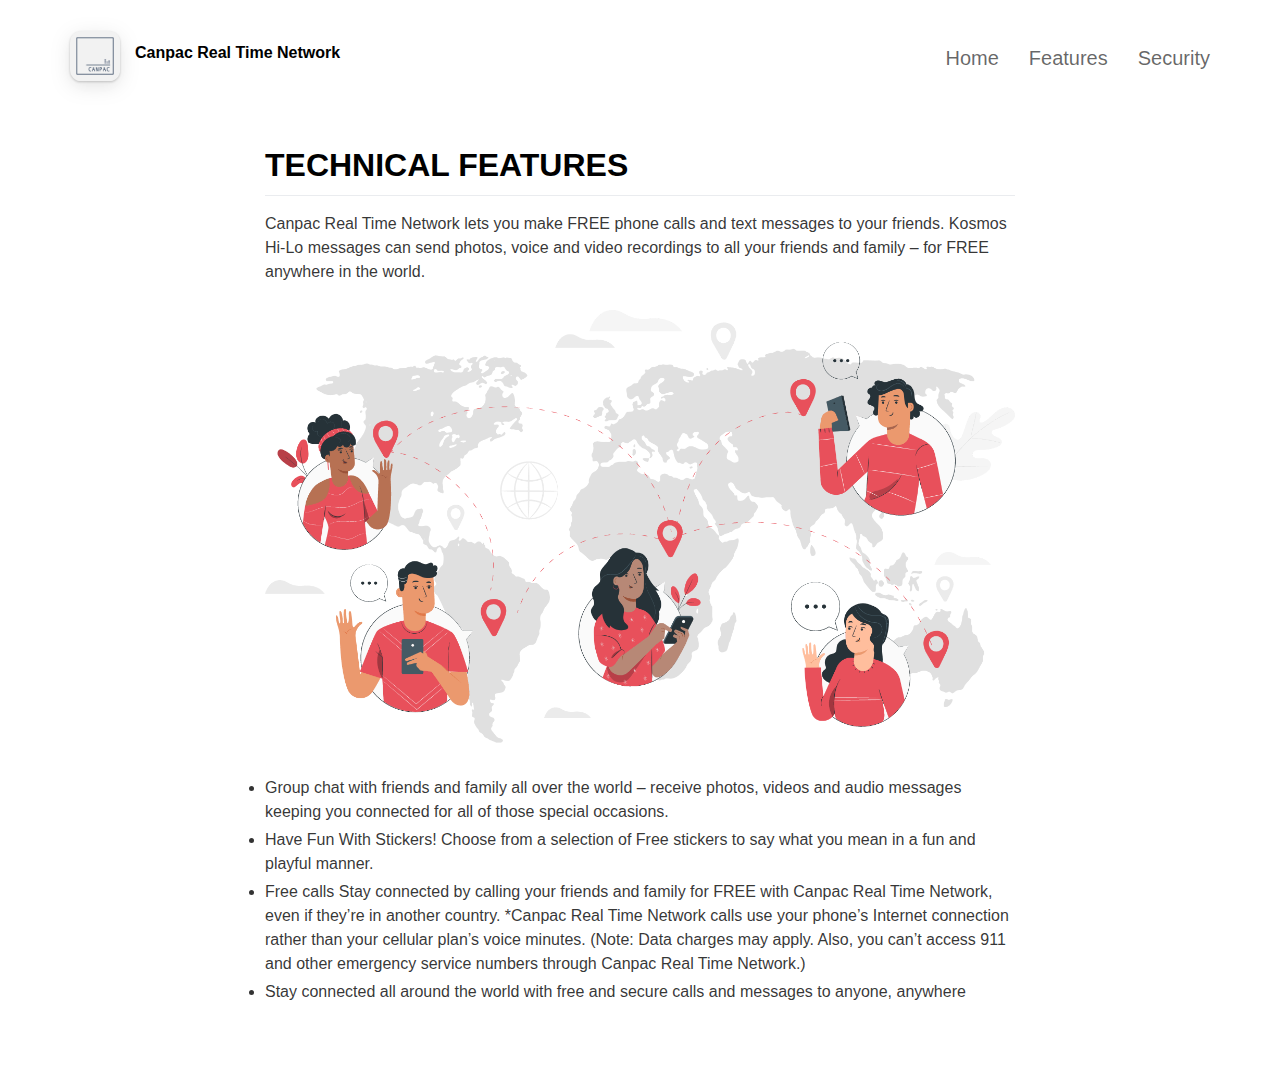
==== features/index.html @ 2bf8ddeb "refresh" ====
<!DOCTYPE html>
<html lang="en-us">

<head>
	<meta charset="utf-8">
	<meta http-equiv="x-ua-compatible" content="ie=edge">
	<meta name="viewport" content="width=device-width, initial-scale=1.0">
	<base target="_blank">

	<title class="pageTitle">Canpac Realtime Network</title>
	<meta name="description" content="">

	<link rel="shortcut icon" href="/assets/appicon.png">

	<!-- Smart App Banner -->
	
		<meta name="apple-itunes-app" content="app-id=1593753390">
	

	<link rel="stylesheet" href="https://use.fontawesome.com/releases/v5.6.3/css/all.css" integrity="sha384-UHRtZLI+pbxtHCWp1t77Bi1L4ZtiqrqD80Kn4Z8NTSRyMA2Fd33n5dQ8lWUE00s/" crossorigin="anonymous">
	<link rel="stylesheet" href="/main.css">
</head>

<body class="subPageBody">
    <div class="headerBackground subPageHeaderBackground">
        <div class="container subPageContainer">
        <header>
  <div class="logo">
    <div class="appIconShadow">
      <svg width="0" height="0">
        <defs>
          <clipPath id="shape">
            <path
              id="shape"
              class="cls-1"
              d="M6181.23,233.709v-1.792c0-.5-0.02-1-0.02-1.523a24.257,24.257,0,0,0-.28-3.3,11.207,11.207,0,0,0-1.04-3.132,10.683,10.683,0,0,0-1.95-2.679,10.384,10.384,0,0,0-2.68-1.943,10.806,10.806,0,0,0-3.13-1.038,19.588,19.588,0,0,0-3.3-.285c-0.5-.017-1-0.017-1.52-0.017h-22.39c-0.51,0-1.01.017-1.53,0.017a24.041,24.041,0,0,0-3.3.285,11.009,11.009,0,0,0-3.13,1.038,10.491,10.491,0,0,0-4.62,4.622,10.893,10.893,0,0,0-1.04,3.132,19.2,19.2,0,0,0-.28,3.3c-0.02.5-.02,1-0.02,1.523v22.392c0,0.5.02,1,.02,1.524a24.257,24.257,0,0,0,.28,3.3,10.9,10.9,0,0,0,1.04,3.132,10.491,10.491,0,0,0,4.62,4.622,11.04,11.04,0,0,0,3.13,1.038,19.891,19.891,0,0,0,3.3.285c0.51,0.017,1.01.017,1.53,0.017h22.39c0.5,0,1-.017,1.52-0.017a24.221,24.221,0,0,0,3.3-.285,10.836,10.836,0,0,0,3.13-1.038,10.408,10.408,0,0,0,2.68-1.943,10.683,10.683,0,0,0,1.95-2.679,11.217,11.217,0,0,0,1.04-3.132,20.257,20.257,0,0,0,.28-3.3c0.02-.5.02-1,0.02-1.524v-20.6h0Z"
              transform="translate(-6131 -218)"
            />
          </clipPath>
        </defs>
      </svg>
      
      <a href="../" target="_self"
        ><img class="headerIcon" src="/assets/appicon.png"
      /></a>
      
      <div class="divider"></div>
    </div>
    <p class="headerName">Canpac Real Time Network</p>
  </div>
  <nav class="scroll">
    <ul>
      <li><a href="/" target="_self">Home</a></li>
       
      <li>
        <a href="/features/" target="_self"
          >Features</a
        >
      </li>
          
      <li>
        <a href="/security/" target="_self"
          >Security</a
        >
      </li>
        
    </ul>
  </nav>
</header>

            <article class="page markdown-body">
                <h1>TECHNICAL FEATURES</h1>
<p>Canpac Real Time Network lets you make FREE phone calls and text messages to your friends. Kosmos Hi-Lo messages can send photos, voice and video recordings to all your friends and family – for FREE anywhere in the world.</p>
<p><img src="/assets/feat.png" /></p>

<li>
Group chat with friends and family all over the world – receive photos, videos and audio messages keeping you connected for all of those special occasions.</li>
<li>Have Fun With Stickers!
Choose from a selection of Free stickers to say what you mean in a fun and playful manner.</li>
<li>Free calls
Stay connected by calling your friends and family for FREE with Canpac Real Time Network, even if they’re in another country. *Canpac Real Time Network calls use your phone’s Internet connection rather than your cellular plan’s voice minutes. (Note: Data charges may apply. Also, you can’t access 911 and other emergency service numbers through Canpac Real Time Network.)</li>
<li>
Stay connected all around the world with free and secure calls and messages to anyone, anywhere
</li>

            </article>
        </div>
        <script src="https://ajax.googleapis.com/ajax/libs/jquery/3.1.0/jquery.min.js"></script>



<script>

$(function() {

    var apiURL = "https://itunes.apple.com/lookup?id=1593753390&country=us&callback=?";

    $.getJSON(apiURL, function(json) {

        if (json.results && json.results.length) {

            console.info("Image strings loaded from Apple API.");
            var appInfo = json.results[0];

            // Set favicon
            $('link[rel="shortcut icon"]').attr("href", appInfo.artworkUrl512);

            // Set page title using the iOS app ID if it is not set manually in _config.yml
            var $pageTitle = $(".pageTitle");
            if ($.trim($($pageTitle).text()).length == 0) {
                $($pageTitle).html(appInfo.trackName);
            }

            // Set large app icon using the iOS app ID if it is not set manually in _config.yml
            var $appIconLarge = $(".appIconLarge");
            if (!$appIconLarge.attr('src')) {
                $($appIconLarge).attr("src", appInfo.artworkUrl512);
            }

            // Set header app icon using the iOS app ID if it is not set manually in _config.yml
            var $appIconHeader = $(".headerIcon");
            if (!$appIconHeader.attr('src')) {
                $($appIconHeader).attr("src", appInfo.artworkUrl512);
            }

            // Set app name using the iOS app ID if it is not set manually in _config.yml
            var $appName = $(".appName");
            if ($.trim($($appName).text()).length == 0) {
                $($appName).html(appInfo.trackName);
            }

            // Set the name displayed in the header if it is not set manually in _config.yml
            var $headerName = $(".headerName");
            if ($.trim($($headerName).text()).length == 0) {
                $($headerName).html(appInfo.trackName);
            }

            // Set price using the iOS app ID if it is not set manually in _config.yml
            var $appPrice = $(".appPrice");
            if ($.trim($($appPrice).text()).length == 0) {
                $($appPrice).html(appInfo.formattedPrice);
            }

            // Set App Store link using the iOS app ID if it is not set manually in _config.yml
            var $appStoreLink = $(".appStoreLink");
            if ($.trim($appStoreLink.attr('href')).length == 0) {
                $($appStoreLink).attr("href", appInfo.trackViewUrl);
            }

            console.info(appInfo);

        }
    });  
});

</script>


    </div>
</body>

</html>
---- main.css ----
html{font-size:62.5%;font-family:-apple-system,BlinkMacSystemFont,"Segoe UI",Roboto,Helvetica,Arial,sans-serif,"Apple Color Emoji","Segoe UI Emoji","Segoe UI Symbol";line-height:1}body{font-size:2rem;background-color:#fff}.subPageBody{background-color:#fff}h1{font-size:3rem}h2{font-size:2rem}h3{font-size:2rem}p{font-size:16px;padding-bottom:1rem;line-height:1.5;color:rgba(0,0,0,0.8)}body{-webkit-font-smoothing:antialiased;-moz-osx-font-smoothing:grayscale;background-color:#fff}a:link,a:hover,a:visited,a:active{color:#1d63ea;text-decoration:none}*,*::before,*::after{-webkit-box-sizing:border-box;-moz-box-sizing:border-box;box-sizing:border-box;margin:0;padding:0}.imageWrapper{height:714px;background:linear-gradient(rgba(54,59,61,0.3), rgba(54,59,61,0.3)),url("assets/bg.jpeg");background-repeat:no-repeat;background-size:cover;background-position:top;border-radius:0px 0px 40px 40px}.headerBackground{height:115px;background-color:rgba(0,0,0,0.1)}@media only screen and (max-width: 768px){.headerBackground{height:80px}}.subPageHeaderBackground{background-color:#fff}.container{display:grid;margin:auto;max-width:1170px;padding-left:15px;padding-right:15px;grid-template-columns:repeat(12, 1fr);grid-template-rows:115px 876px auto auto;grid-column-gap:30px;grid-template-areas:"h h h h h h h h h h h h" "p p p p p i i i i i i i" "e e e e e e e e e e e e" "c c c c c c c c c c c c" "f f f f f f f f f f f f"}.subPageContainer{grid-template-rows:115px auto auto auto;background-color:#fff}@media only screen and (max-width: 768px){.container{grid-template-rows:80px 811px auto auto}}@media only screen and (max-width: 992px){.container{grid-column-gap:0px;grid-template-columns:1;grid-template-rows:115px auto auto auto auto;grid-template-areas:"h h h h h h h h h h h h" "i i i i i i i i i i i i" "p p p p p p p p p p p p" "e e e e e e e e e e e e" "c c c c c c c c c c c c" "f f f f f f f f f f f f"}}.page{margin-top:30px;margin-bottom:70px;grid-column:3/11}@media only screen and (max-width: 768px){.page{margin-top:30px;margin-bottom:70px;grid-column:1/-1}}header{grid-area:h;display:flex;margin-right:-15px}.logo{display:flex;justify-content:flex-start;align-items:center;height:115px;margin-right:30px}.logo>p{color:#fff;white-space:nowrap;display:flex;font-weight:bold;margin-left:15px}@media only screen and (max-width: 768px){.logo{height:80px;margin-right:0px}.logo>p{display:none}}.headerIcon{width:50px;height:50px;-webkit-clip-path:url(#shape);clip-path:url(#shape)}@media only screen and (max-width: 768px){.divider{position:relative;min-width:1px;max-width:1px;background-color:rgba(127,127,127,0.2);display:inline-block;margin-left:15px}}.scroll{display:flex;width:100%;align-items:center;justify-content:flex-end;height:115px;white-space:nowrap;overflow-x:auto;overflow-y:hidden;-webkit-overflow-scrolling:touch;-ms-overflow-style:-ms-autohiding-scrollbar}@media only screen and (max-width: 768px){.scroll{height:80px;padding-top:100px;padding-bottom:100px;margin-top:-60px;justify-content:flex-start}}.scroll::-webkit-scrollbar{display:none}nav>ul{color:#fff;display:flex;list-style-type:none}nav>ul li{padding-left:30px}@media only screen and (max-width: 768px){nav>ul li{padding-left:20px}}nav>ul li:first-child{padding-left:0px;padding-left:15px}nav>ul li:last-child{padding-right:15px}nav>ul li a:link,nav>ul li a:visited{text-decoration:none;color:rgba(255,255,255,0.6)}nav>ul li a:hover,nav>ul li a:active{text-decoration:none;color:#fff}.subPageHeaderBackground .logo>p{color:#000}.subPageHeaderBackground nav>ul li a:link,.subPageHeaderBackground nav>ul li a:visited{color:rgba(0,0,0,0.6)}.subPageHeaderBackground nav>ul li a:hover,.subPageHeaderBackground nav>ul li a:active{color:#000}.appInfo{grid-area:i;display:flex;flex-wrap:wrap;padding-top:140px;align-content:flex-start}@media only screen and (max-width: 992px){.appInfo{padding-top:50px;justify-content:center}}.appIconShadow{display:flex;filter:drop-shadow(0px 5px 10px rgba(0,0,0,0.1)) drop-shadow(0px 1px 1px rgba(0,0,0,0.2))}.appIconLarge{width:120px;height:120px;-webkit-clip-path:url(#shape120);clip-path:url(#shape120)}.appNamePriceContainer{display:flex;flex:0 1 auto;flex-direction:column;align-items:start;justify-content:center;margin-left:30px}.appName{color:#fff}.appPrice{color:#fff;font-weight:normal;margin-top:13px}@media only screen and (max-width: 768px){.appNamePriceContainer{width:100%;margin-left:0px;align-items:center;justify-content:center}.appName{margin-top:30px;text-align:center}.appPrice{margin-top:13px;text-align:center}}.appDescriptionContainer{font-size:2.5rem;font-weight:normal;width:100%;align-items:flex-start;margin-top:45px;flex:0 1 auto;line-height:1.5}.appDescription{color:#fff}@media only screen and (max-width: 992px){.appDescription{text-align:center}}.downloadButtonsContainer{display:inline-block;margin-top:42px;filter:drop-shadow(0px 5px 10px rgba(0,0,0,0.1)) drop-shadow(0px 1px 1px rgba(0,0,0,0.2))}@media only screen and (max-width: 992px){.downloadButtonsContainer{text-align:center}}.playStore{height:75px;margin-right:24px}@media only screen and (max-width: 992px){.playStore{margin-right:24px;margin-bottom:0px}}@media only screen and (max-width: 528px){.playStore{margin-right:0px;margin-bottom:24px}}.appStore{height:75px}.iphonePreview{grid-area:p;background-image:url("assets/black.png");background-size:400px auto;background-repeat:no-repeat;margin-top:68px}.iphoneScreen{width:349px;-webkit-clip-path:url(#screenMask);clip-path:url(#screenMask);margin-left:26px;margin-top:23px}.videoContainer{width:349px;height:755px;-webkit-clip-path:url(#screenMask);clip-path:url(#screenMask);margin-left:26px;margin-top:23px}.videoContainer>video{width:349px;height:755px}@media only screen and (max-width: 1070px){.iphonePreview{background-size:370px auto}.iphoneScreen{width:322px;margin-left:24px;margin-top:22px}.videoContainer{width:322px;height:698px;margin-left:24px;margin-top:22px}.videoContainer>video{width:322px;height:698px}}@media only screen and (max-width: 992px){.iphonePreview{display:flex;background-size:260px auto;background-position:center 0;margin-top:47px;justify-content:center;padding-bottom:75px}.iphoneScreen{width:226px;height:488px;-webkit-clip-path:url(#screenMask);clip-path:url(#screenMask);margin:0px;margin-top:17px}.videoContainer{width:226px;height:488px;margin-left:0px;margin-top:17px}.videoContainer>video{width:226px;height:488px}}.company{grid-area:e;display:flex;flex:0 1 auto;align-content:flex-start;justify-content:flex-start;flex-grow:1;flex-wrap:wrap;margin-top:93px}.features{grid-area:c;display:flex;flex:0 1 auto;align-content:flex-start;justify-content:flex-start;flex-grow:1;flex-wrap:wrap;margin-top:93px}.feature{display:flex;padding-top:63px;padding-left:15px;padding-right:15px;width:calc(100% / 3)}.feature:nth-child(-n+3){padding-top:0px}.feature:nth-child(3n){padding-right:0px}.feature:nth-child(3n+1){padding-left:0px}.iconBack{color:#bfbebf}.iconTop{color:#1d305f}.socialIconBack{color:#e6e6e6}.socialIconTop{color:#666}.featureText{margin-left:18px}.featureText>h3{color:#000}.featureText>p{color:#666;margin-top:8px;line-height:1.5}@media only screen and (max-width: 992px){.features{flex-grow:1;flex-direction:row;flex-wrap:wrap;margin-top:11px}.feature{display:flex;padding-top:41px;padding-left:15px;padding-right:15px;width:100%}.feature:nth-child(-n+3){padding-top:41px}.feature:nth-child(1){padding-top:0px}.feature:nth-child(3n){padding-right:15px}.feature:nth-child(3n+1){padding-left:15px}}@media only screen and (max-width: 375px){.features{flex-grow:1;flex-direction:row;flex-wrap:wrap;margin-top:11px}.feature{display:flex;padding-top:41px;padding-left:0px;padding-right:0px;width:100%}.feature:nth-child(-n+3){padding-top:41px}.feature:nth-child(1){padding-top:0px}.feature:nth-child(3n){padding-right:0px}.feature:nth-child(3n+1){padding-left:0px}}footer{grid-area:f;display:flex;flex-wrap:wrap;justify-content:center}.footerText{color:#666;display:block;line-height:1.5;width:100%;text-align:center;padding-top:70px;padding-bottom:70px}.footerIcons{padding-bottom:70px;padding-top:70px;display:flex;flex:0 0 100%;justify-content:center}.footerLinks{display:flex;text-align:center;padding-bottom:70px}.footerLinks a{margin-right:30px}.footerLinks a:last-child{margin-right:0px}@media only screen and (max-width: 768px){.footerLinks{flex-direction:column}.footerLinks a{justify-content:stretch;margin-right:0px;margin-top:20px}.footerLinks a:first-child{margin-top:0px}}@media only screen and (max-width: 992px){.footerText{color:#666;display:block;line-height:1.5;width:100%;text-align:center;padding-top:54px;padding-bottom:61px}.footerIcons{padding-bottom:70px;display:flex}}.hidden{display:none}@font-face{font-family:octicons-link;src:url([data-uri]) format("woff")}.markdown-body .octicon{display:inline-block;fill:currentColor;vertical-align:text-bottom}.markdown-body .anchor{float:left;line-height:1;margin-left:-20px;padding-right:4px}.markdown-body .anchor:focus{outline:none}.markdown-body h1 .octicon-link,.markdown-body h2 .octicon-link,.markdown-body h3 .octicon-link,.markdown-body h4 .octicon-link,.markdown-body h5 .octicon-link,.markdown-body h6 .octicon-link{color:#000;vertical-align:middle;visibility:hidden}.markdown-body h1,.markdown-body h2,.markdown-body h3,.markdown-body h4,.markdown-body h5,.markdown-body h6{color:#000}.markdown-body h1:hover .anchor,.markdown-body h2:hover .anchor,.markdown-body h3:hover .anchor,.markdown-body h4:hover .anchor,.markdown-body h5:hover .anchor,.markdown-body h6:hover .anchor{text-decoration:none}.markdown-body h1:hover .anchor .octicon-link,.markdown-body h2:hover .anchor .octicon-link,.markdown-body h3:hover .anchor .octicon-link,.markdown-body h4:hover .anchor .octicon-link,.markdown-body h5:hover .anchor .octicon-link,.markdown-body h6:hover .anchor .octicon-link{visibility:visible}.markdown-body{-ms-text-size-adjust:100%;-webkit-text-size-adjust:100%;color:rgba(0,0,0,0.8);line-height:1.5;font-family:-apple-system,BlinkMacSystemFont,"Segoe UI",Roboto,Helvetica,Arial,sans-serif,"Apple Color Emoji","Segoe UI Emoji","Segoe UI Symbol";font-size:16px;line-height:1.5;word-wrap:break-word}.markdown-body .pl-c{color:#6a737d}.markdown-body .pl-c1,.markdown-body .pl-s .pl-v{color:#005cc5}.markdown-body .pl-e,.markdown-body .pl-en{color:#6f42c1}.markdown-body .pl-s .pl-s1,.markdown-body .pl-smi{color:#24292e}.markdown-body .pl-ent{color:#22863a}.markdown-body .pl-k{color:#d73a49}.markdown-body .pl-pds,.markdown-body .pl-s,.markdown-body .pl-s .pl-pse .pl-s1,.markdown-body .pl-sr,.markdown-body .pl-sr .pl-cce,.markdown-body .pl-sr .pl-sra,.markdown-body .pl-sr .pl-sre{color:#032f62}.markdown-body .pl-smw,.markdown-body .pl-v{color:#e36209}.markdown-body .pl-bu{color:#b31d28}.markdown-body .pl-ii{background-color:#b31d28;color:#fafbfc}.markdown-body .pl-c2{background-color:#d73a49;color:#fafbfc}.markdown-body .pl-c2:before{content:"^M"}.markdown-body .pl-sr .pl-cce{color:#22863a;font-weight:700}.markdown-body .pl-ml{color:#735c0f}.markdown-body .pl-mh,.markdown-body .pl-mh .pl-en,.markdown-body .pl-ms{color:#005cc5;font-weight:700}.markdown-body .pl-mi{color:#24292e;font-style:italic}.markdown-body .pl-mb{color:#24292e;font-weight:700}.markdown-body .pl-md{background-color:#ffeef0;color:#b31d28}.markdown-body .pl-mi1{background-color:#f0fff4;color:#22863a}.markdown-body .pl-mc{background-color:#ffebda;color:#e36209}.markdown-body .pl-mi2{background-color:#005cc5;color:#f6f8fa}.markdown-body .pl-mdr{color:#6f42c1;font-weight:700}.markdown-body .pl-ba{color:#586069}.markdown-body .pl-sg{color:#959da5}.markdown-body .pl-corl{color:#032f62;text-decoration:underline}.markdown-body details{display:block}.markdown-body summary{display:list-item}.markdown-body a{background-color:transparent}.markdown-body a:active,.markdown-body a:hover{outline-width:0}.markdown-body strong{font-weight:inherit;font-weight:bolder}.markdown-body h1{font-size:2em;margin:.67em 0}.markdown-body img{border-style:none}.markdown-body code,.markdown-body kbd,.markdown-body pre{font-family:monospace,monospace;font-size:1em}.markdown-body hr{box-sizing:content-box;height:0;overflow:visible}.markdown-body input{font:inherit;margin:0}.markdown-body input{overflow:visible}.markdown-body [type=checkbox]{box-sizing:border-box;padding:0}.markdown-body *{box-sizing:border-box}.markdown-body input{font-family:inherit;font-size:inherit;line-height:inherit}.markdown-body a{color:#1d63ea;text-decoration:none}.markdown-body a:hover{text-decoration:underline}.markdown-body strong{font-weight:600}.markdown-body hr{background:transparent;border:0;border-bottom:1px solid #dfe2e5;height:0;margin:15px 0;overflow:hidden}.markdown-body hr:before{content:"";display:table}.markdown-body hr:after{clear:both;content:"";display:table}.markdown-body table{border-collapse:collapse;border-spacing:0}.markdown-body td,.markdown-body th{padding:0}.markdown-body details summary{cursor:pointer}.markdown-body h1,.markdown-body h2,.markdown-body h3,.markdown-body h4,.markdown-body h5,.markdown-body h6{margin-bottom:0;margin-top:0}.markdown-body h1{font-size:32px}.markdown-body h1,.markdown-body h2{font-weight:600}.markdown-body h2{font-size:24px}.markdown-body h3{font-size:20px}.markdown-body h3,.markdown-body h4{font-weight:600}.markdown-body h4{font-size:16px}.markdown-body h5{font-size:14px}.markdown-body h5,.markdown-body h6{font-weight:600}.markdown-body h6{font-size:12px}.markdown-body p{margin-bottom:10px;margin-top:0}.markdown-body blockquote{margin:0}.markdown-body ol,.markdown-body ul{margin-bottom:0;margin-top:0;padding-left:0}.markdown-body ol ol,.markdown-body ul ol{list-style-type:lower-roman}.markdown-body ol ol ol,.markdown-body ol ul ol,.markdown-body ul ol ol,.markdown-body ul ul ol{list-style-type:lower-alpha}.markdown-body dd{margin-left:0}.markdown-body code,.markdown-body pre{font-family:SFMono-Regular,Consolas,Liberation Mono,Menlo,Courier,monospace;font-size:12px}.markdown-body pre{margin-bottom:0;margin-top:0}.markdown-body input::-webkit-inner-spin-button,.markdown-body input::-webkit-outer-spin-button{-webkit-appearance:none;appearance:none;margin:0}.markdown-body .border{border:1px solid #e1e4e8 !important}.markdown-body .border-0{border:0 !important}.markdown-body .border-bottom{border-bottom:1px solid #e1e4e8 !important}.markdown-body .rounded-1{border-radius:3px !important}.markdown-body .bg-white{background-color:#fff !important}.markdown-body .bg-gray-light{background-color:#fafbfc !important}.markdown-body .text-gray-light{color:#6a737d !important}.markdown-body .mb-0{margin-bottom:0 !important}.markdown-body .my-2{margin-bottom:8px !important;margin-top:8px !important}.markdown-body .pl-0{padding-left:0 !important}.markdown-body .py-0{padding-bottom:0 !important;padding-top:0 !important}.markdown-body .pl-1{padding-left:4px !important}.markdown-body .pl-2{padding-left:8px !important}.markdown-body .py-2{padding-bottom:8px !important;padding-top:8px !important}.markdown-body .pl-3,.markdown-body .px-3{padding-left:16px !important}.markdown-body .px-3{padding-right:16px !important}.markdown-body .pl-4{padding-left:24px !important}.markdown-body .pl-5{padding-left:32px !important}.markdown-body .pl-6{padding-left:40px !important}.markdown-body .f6{font-size:12px !important}.markdown-body .lh-condensed{line-height:1.25 !important}.markdown-body .text-bold{font-weight:600 !important}.markdown-body:before{content:"";display:table}.markdown-body:after{clear:both;content:"";display:table}.markdown-body>:first-child{margin-top:0 !important}.markdown-body>:last-child{margin-bottom:0 !important}.markdown-body a:not([href]){color:inherit;text-decoration:none}.markdown-body blockquote,.markdown-body dl,.markdown-body ol,.markdown-body p,.markdown-body pre,.markdown-body table,.markdown-body ul{margin-bottom:16px;margin-top:0}.markdown-body hr{background-color:#e1e4e8;border:0;height:.25em;margin:24px 0;padding:0}.markdown-body blockquote{border-left:.25em solid #dfe2e5;color:#6a737d;padding:0 1em}.markdown-body blockquote>:first-child{margin-top:0}.markdown-body blockquote>:last-child{margin-bottom:0}.markdown-body kbd{background-color:#fafbfc;border:1px solid #c6cbd1;border-bottom-color:#959da5;border-radius:3px;box-shadow:inset 0 -1px 0 #959da5;color:#444d56;display:inline-block;font-size:11px;line-height:10px;padding:3px 5px;vertical-align:middle}.markdown-body h1,.markdown-body h2,.markdown-body h3,.markdown-body h4,.markdown-body h5,.markdown-body h6{font-weight:600;line-height:1.25;margin-bottom:16px;margin-top:24px}.markdown-body h1{font-size:2em}.markdown-body h1,.markdown-body h2{border-bottom:1px solid #eaecef;padding-bottom:.3em}.markdown-body h2{font-size:1.5em}.markdown-body h3{font-size:1.25em}.markdown-body h4{font-size:1em}.markdown-body h5{font-size:.875em}.markdown-body h6{color:#6a737d;font-size:.85em}.markdown-body ol,.markdown-body ul{padding-left:2em}.markdown-body ol ol,.markdown-body ol ul,.markdown-body ul ol,.markdown-body ul ul{margin-bottom:0;margin-top:0}.markdown-body li{word-wrap:break-all}.markdown-body li>p{margin-top:16px}.markdown-body li+li{margin-top:.25em}.markdown-body dl{padding:0}.markdown-body dl dt{font-size:1em;font-style:italic;font-weight:600;margin-top:16px;padding:0}.markdown-body dl dd{margin-bottom:16px;padding:0 16px}.markdown-body table{display:block;overflow:auto;width:100%}.markdown-body table th{font-weight:600}.markdown-body table td,.markdown-body table th{border:1px solid #dfe2e5;padding:6px 13px}.markdown-body table tr{background-color:#fff;border-top:1px solid #c6cbd1}.markdown-body table tr:nth-child(2n){background-color:#f6f8fa}.markdown-body img{background-color:#fff;box-sizing:content-box;max-width:100%}.markdown-body img[align=right]{padding-left:20px}.markdown-body img[align=left]{padding-right:20px}.markdown-body code{background-color:rgba(27,31,35,0.05);border-radius:3px;font-size:85%;margin:0;padding:.2em .4em}.markdown-body pre{word-wrap:normal}.markdown-body pre>code{background:transparent;border:0;font-size:100%;margin:0;padding:0;white-space:pre;word-break:normal}.markdown-body .highlight{margin-bottom:16px}.markdown-body .highlight pre{margin-bottom:0;word-break:normal}.markdown-body .highlight pre,.markdown-body pre{background-color:#f6f8fa;border-radius:3px;font-size:85%;line-height:1.45;overflow:auto;padding:16px}.markdown-body pre code{background-color:transparent;border:0;display:inline;line-height:inherit;margin:0;max-width:auto;overflow:visible;padding:0;word-wrap:normal}.markdown-body .commit-tease-sha{color:#444d56;display:inline-block;font-family:SFMono-Regular,Consolas,Liberation Mono,Menlo,Courier,monospace;font-size:90%}.markdown-body .blob-wrapper{border-bottom-left-radius:3px;border-bottom-right-radius:3px;overflow-x:auto;overflow-y:hidden}.markdown-body .blob-wrapper-embedded{max-height:240px;overflow-y:auto}.markdown-body .blob-num{-moz-user-select:none;-ms-user-select:none;-webkit-user-select:none;color:rgba(27,31,35,0.3);cursor:pointer;font-family:SFMono-Regular,Consolas,Liberation Mono,Menlo,Courier,monospace;font-size:12px;line-height:20px;min-width:50px;padding-left:10px;padding-right:10px;text-align:right;user-select:none;vertical-align:top;white-space:nowrap;width:1%}.markdown-body .blob-num:hover{color:rgba(27,31,35,0.6)}.markdown-body .blob-num:before{content:attr(data-line-number)}.markdown-body .blob-code{line-height:20px;padding-left:10px;padding-right:10px;position:relative;vertical-align:top}.markdown-body .blob-code-inner{color:#24292e;font-family:SFMono-Regular,Consolas,Liberation Mono,Menlo,Courier,monospace;font-size:12px;overflow:visible;white-space:pre;word-wrap:normal}.markdown-body .pl-token.active,.markdown-body .pl-token:hover{background:#ffea7f;cursor:pointer}.markdown-body kbd{background-color:#fafbfc;border:1px solid #d1d5da;border-bottom-color:#c6cbd1;border-radius:3px;box-shadow:inset 0 -1px 0 #c6cbd1;color:#444d56;display:inline-block;font:11px SFMono-Regular,Consolas,Liberation Mono,Menlo,Courier,monospace;line-height:10px;padding:3px 5px;vertical-align:middle}.markdown-body :checked+.radio-label{border-color:#0366d6;position:relative;z-index:1}.markdown-body .tab-size[data-tab-size="1"]{-moz-tab-size:1;tab-size:1}.markdown-body .tab-size[data-tab-size="2"]{-moz-tab-size:2;tab-size:2}.markdown-body .tab-size[data-tab-size="3"]{-moz-tab-size:3;tab-size:3}.markdown-body .tab-size[data-tab-size="4"]{-moz-tab-size:4;tab-size:4}.markdown-body .tab-size[data-tab-size="5"]{-moz-tab-size:5;tab-size:5}.markdown-body .tab-size[data-tab-size="6"]{-moz-tab-size:6;tab-size:6}.markdown-body .tab-size[data-tab-size="7"]{-moz-tab-size:7;tab-size:7}.markdown-body .tab-size[data-tab-size="8"]{-moz-tab-size:8;tab-size:8}.markdown-body .tab-size[data-tab-size="9"]{-moz-tab-size:9;tab-size:9}.markdown-body .tab-size[data-tab-size="10"]{-moz-tab-size:10;tab-size:10}.markdown-body .tab-size[data-tab-size="11"]{-moz-tab-size:11;tab-size:11}.markdown-body .tab-size[data-tab-size="12"]{-moz-tab-size:12;tab-size:12}.markdown-body .task-list-item{list-style-type:none}.markdown-body .task-list-item+.task-list-item{margin-top:3px}.markdown-body .task-list-item input{margin:0 .2em .25em -1.6em;vertical-align:middle}.markdown-body hr{border-bottom-color:#eee}.markdown-body .pl-0{padding-left:0 !important}.markdown-body .pl-1{padding-left:4px !important}.markdown-body .pl-2{padding-left:8px !important}.markdown-body .pl-3{padding-left:16px !important}.markdown-body .pl-4{padding-left:24px !important}.markdown-body .pl-5{padding-left:32px !important}.markdown-body .pl-6{padding-left:40px !important}.markdown-body .pl-7{padding-left:48px !important}.markdown-body .pl-8{padding-left:64px !important}.markdown-body .pl-9{padding-left:80px !important}.markdown-body .pl-10{padding-left:96px !important}.markdown-body .pl-11{padding-left:112px !important}.markdown-body .pl-12{padding-left:128px !important}
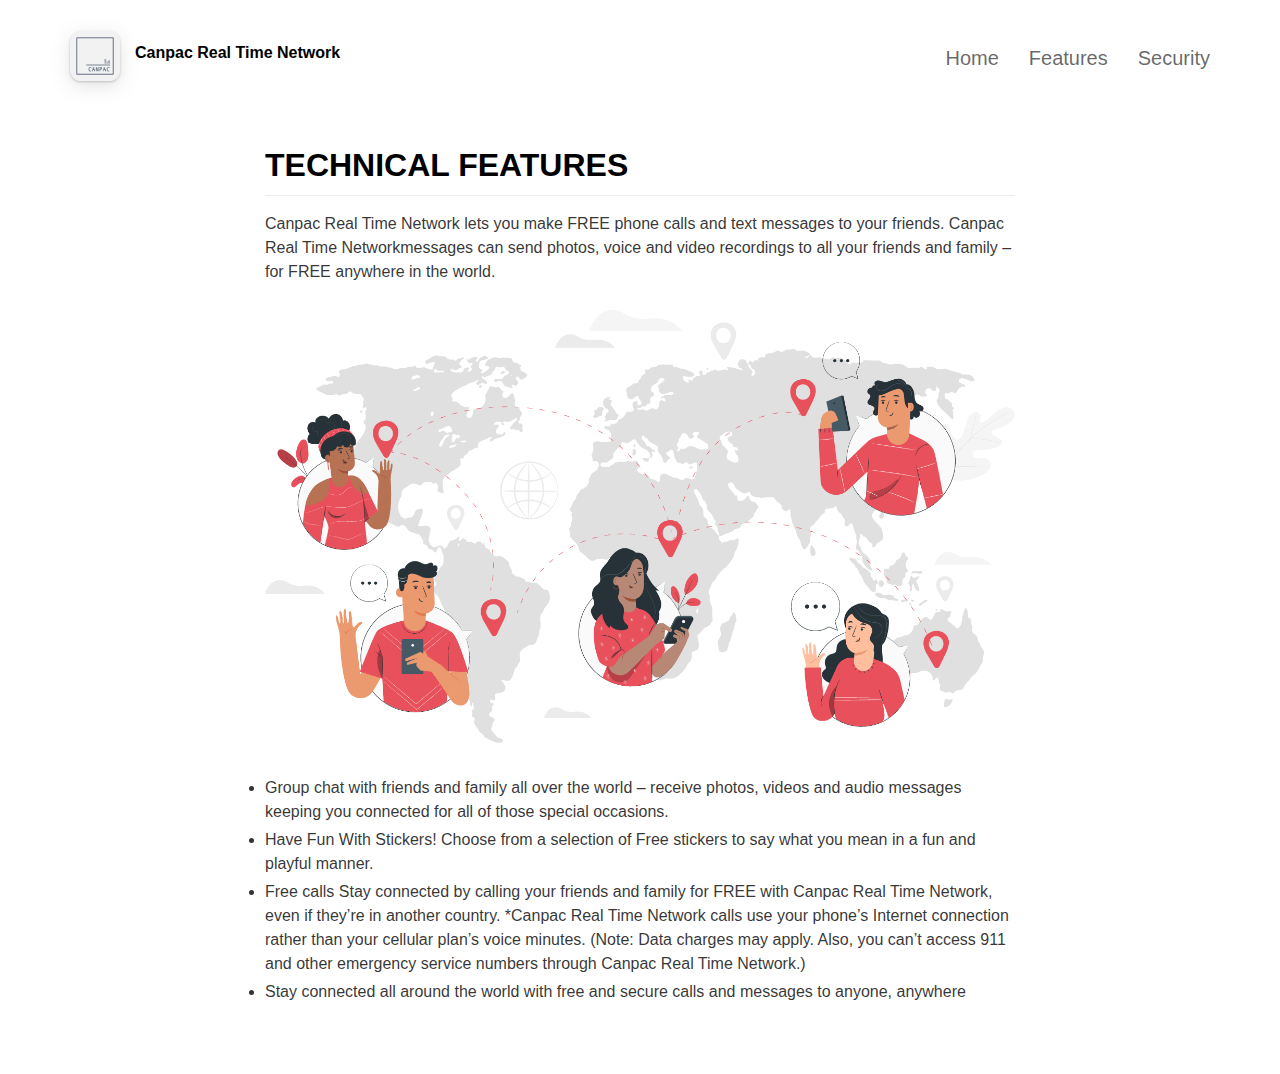
==== commit 59bd7edc: "refresh" ====
--- a/features/index.html
+++ b/features/index.html
@@ -70,7 +70,7 @@
 
             <article class="page markdown-body">
                 <h1>TECHNICAL FEATURES</h1>
-<p>Canpac Real Time Network lets you make FREE phone calls and text messages to your friends. Kosmos Hi-Lo messages can send photos, voice and video recordings to all your friends and family – for FREE anywhere in the world.</p>
+<p>Canpac Real Time Network lets you make FREE phone calls and text messages to your friends. Canpac Real Time Networkmessages can send photos, voice and video recordings to all your friends and family – for FREE anywhere in the world.</p>
 <p><img src="/assets/feat.png" /></p>
 
 <li>
